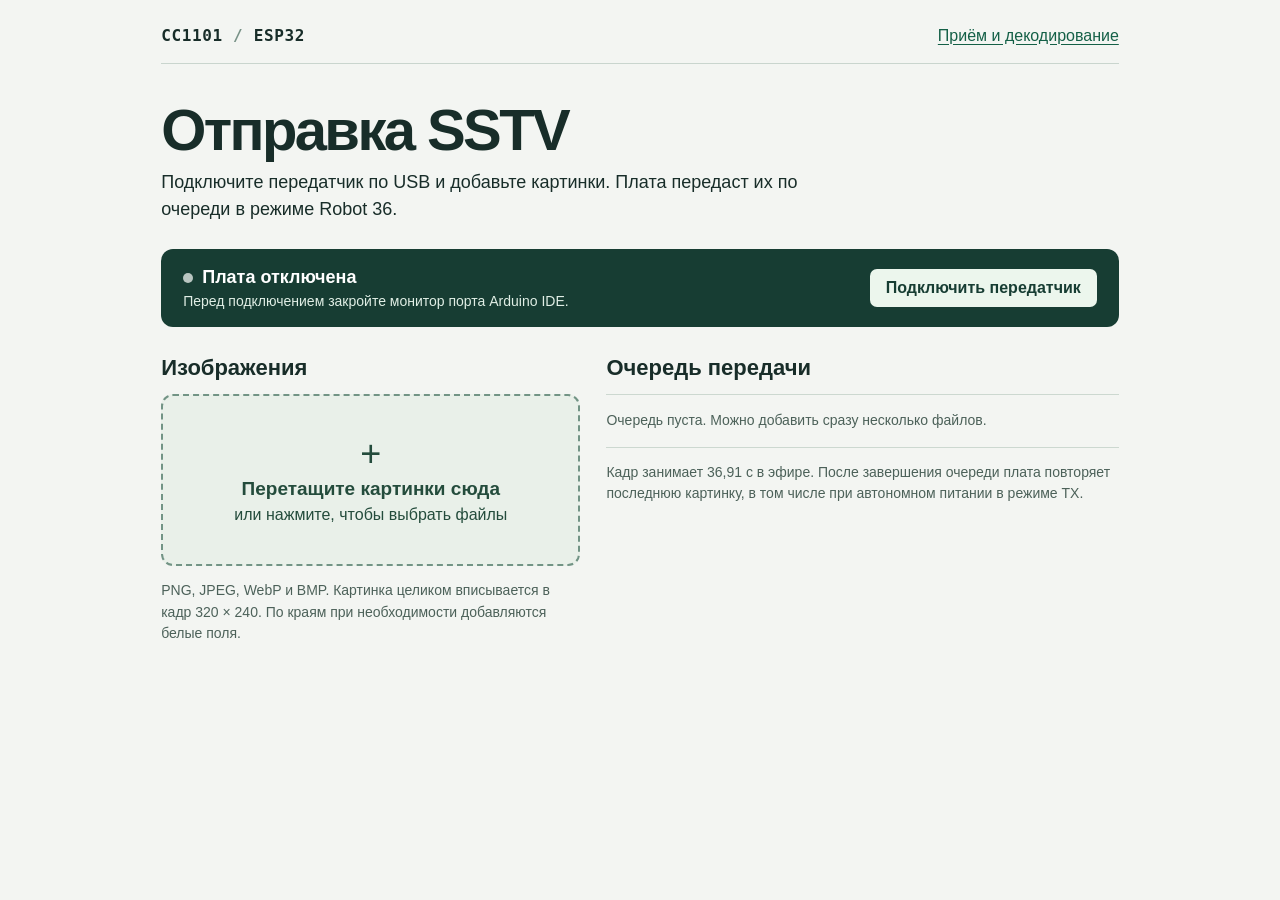
==== tools/sender/index.html @ 67879813 "Добавить отправку изображений Robot 36 по USB без перепрошивки Браузерный отправитель готовит кадры " ====
<!doctype html>
<html lang="ru">
<head>
  <meta charset="utf-8">
  <meta name="viewport" content="width=device-width, initial-scale=1">
  <meta name="theme-color" content="#f3f5f2">
  <title>Robot 36 · Отправка изображений</title>
  <link rel="stylesheet" href="style.css">
  <script defer src="transfer.js"></script>
  <script defer src="image.js"></script>
  <script defer src="app.js"></script>
</head>
<body>
  <main>
    <header><div class="brand">CC1101 <span>/</span> ESP32</div><a href="../receiver/index.html">Приём и декодирование</a></header>
    <h1>Отправка SSTV</h1>
    <p class="intro">Подключите передатчик по USB и добавьте картинки. Плата передаст их по очереди в режиме Robot 36.</p>
    <section class="port" aria-label="USB-соединение">
      <div><strong><i id="led"></i><span id="connection" role="status">Плата отключена</span></strong>
      <p id="hint">Перед подключением закройте монитор порта Arduino IDE.</p></div>
      <button id="connect" type="button">Подключить передатчик</button>
    </section>
    <div class="workspace">
      <section aria-labelledby="add-title">
        <h2 id="add-title">Изображения</h2>
        <button type="button" id="drop">
          <span class="plus" aria-hidden="true">+</span><b>Перетащите картинки сюда</b>
          <span>или нажмите, чтобы выбрать файлы</span>
        </button>
        <input type="file" id="files" accept=".png,.jpg,.jpeg,.webp,.bmp,image/png,image/jpeg,image/webp,image/bmp" multiple hidden>
        <p class="note">PNG, JPEG, WebP и BMP. Картинка целиком вписывается в кадр 320 × 240. По краям при необходимости добавляются белые поля.</p>
      </section>
      <section aria-labelledby="queue-title">
        <div class="queue-head"><h2 id="queue-title">Очередь передачи</h2><button id="clear" type="button" class="text" hidden>Убрать переданные</button></div>
        <p class="empty" id="empty">Очередь пуста. Можно добавить сразу несколько файлов.</p>
        <ol id="queue"></ol>
        <p class="note">Кадр занимает 36,91 с в эфире. После завершения очереди плата повторяет последнюю картинку, в том числе при автономном питании в режиме TX.</p>
      </section>
    </div>
    <p id="notice" role="status" aria-live="polite"></p>
  </main>
</body>
</html>
---- tools/sender/style.css ----
:root { color-scheme: light; font-family: Inter, "Segoe UI", Arial, sans-serif; color: #182d29; background: #f3f5f2; }
* { box-sizing: border-box; }
body { margin: 0; }
main { width: min(1060px, 100%); margin: auto; padding: 26px clamp(18px, 4vw, 52px) 50px; }
header, .port, .queue-head { display: flex; align-items: center; justify-content: space-between; gap: 16px; }
header { padding-bottom: 18px; border-bottom: 1px solid #c9d5ce; }
.brand { font-family: "IBM Plex Mono", Consolas, monospace; font-weight: 700; letter-spacing: .04em; }
.brand span { color: #789287; }
a, .text { color: #146047; }
a { text-underline-offset: 3px; }
h1 { margin: 36px 0 8px; font-size: clamp(36px, 6vw, 58px); line-height: 1.05; letter-spacing: -.045em; }
.intro { max-width: 69ch; margin: 0 0 26px; font-size: 18px; line-height: 1.5; }
.port { background: #173d33; color: #fff; border-radius: 12px; padding: 18px 22px; }
.port strong { font-size: 18px; }
.port p { margin: 5px 0 0; color: #e0eee5; font-size: 14px; }
#led { display: inline-block; width: 10px; height: 10px; border-radius: 50%; background: #b9c6c1; margin-right: 9px; }
#led.online { background: #8df0ac; }
button { font: inherit; cursor: pointer; }
button:focus-visible, a:focus-visible { outline: 3px solid #d08b05; outline-offset: 3px; }
#connect { border-radius: 7px; padding: 10px 16px; border: 0; background: #ecf6ed; color: #173d33; font-weight: 650; }
button:disabled { opacity: .65; cursor: wait; }
.workspace { display: grid; grid-template-columns: minmax(0, .9fr) minmax(0, 1.1fr); gap: 26px; margin-top: 28px; }
h2 { font-size: 22px; margin: 0 0 13px; }
#drop { display: grid; justify-items: center; place-content: center; gap: 6px; width: 100%; min-height: 172px; padding: 18px; border: 2px dashed #729485; border-radius: 12px; color: #244c3c; background: #e9f0e9; }
#drop:hover, #drop.over { border-color: #245d41; background: #dcebdc; }
#drop b { font-size: 19px; }
.plus { font-size: 36px; font-weight: 300; line-height: 1; }
.note, .empty { font-size: 14px; color: #4c6159; line-height: 1.55; }
.empty { padding: 15px 0; border-block: 1px solid #ccd8d0; margin: 0; }
#queue { list-style: none; padding: 0; margin: 0; }
#queue li { display: grid; grid-template-columns: 70px minmax(0, 1fr) auto; gap: 12px; align-items: center; padding: 10px 0; border-top: 1px solid #c9d5ce; }
.thumb { width: 70px; height: 53px; border-radius: 4px; background: #dce4dc; overflow: hidden; }
.thumb img { display: block; width: 100%; height: 100%; }
.filename, .row-state { display: block; overflow-wrap: anywhere; }
.row-state { font-size: 14px; margin-top: 3px; color: #495d54; }
.failed .row-state { color: #9f3726; }
.done .row-state { color: #226f4d; }
progress { width: 100%; height: 6px; accent-color: #226f4d; }
.text { padding: 3px; background: none; border: 0; text-decoration: underline; text-underline-offset: 2px; font-size: 13px; }
.actions { display: grid; gap: 7px; }
.queue-head { align-items: baseline; }
[hidden] { display: none !important; }
@media (max-width: 680px) { .workspace { grid-template-columns: 1fr; } .port { align-items: flex-start; flex-direction: column; } header { font-size: 14px; } }
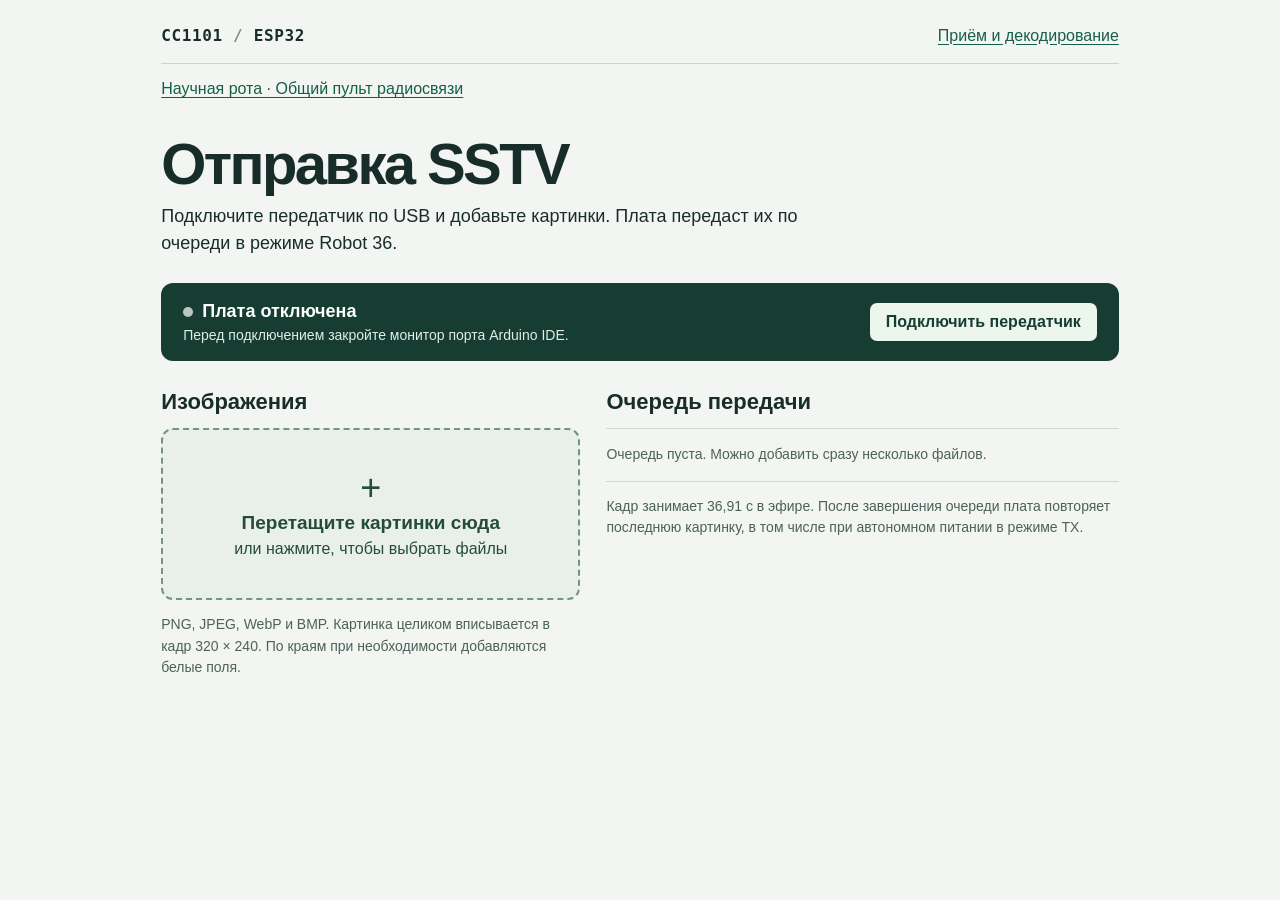
==== commit daf2594f: "Добавить пульт научной роты для ESP32 и ESP32-S3 N16R8 Объединить управление SSTV, декодирование зап" ====
--- a/tools/sender/index.html
+++ b/tools/sender/index.html
@@ -13,6 +13,7 @@
 <body>
   <main>
     <header><div class="brand">CC1101 <span>/</span> ESP32</div><a href="../receiver/index.html">Приём и декодирование</a></header>
+    <p><a href="../station/index.html">Научная рота · Общий пульт радиосвязи</a></p>
     <h1>Отправка SSTV</h1>
     <p class="intro">Подключите передатчик по USB и добавьте картинки. Плата передаст их по очереди в режиме Robot 36.</p>
     <section class="port" aria-label="USB-соединение">
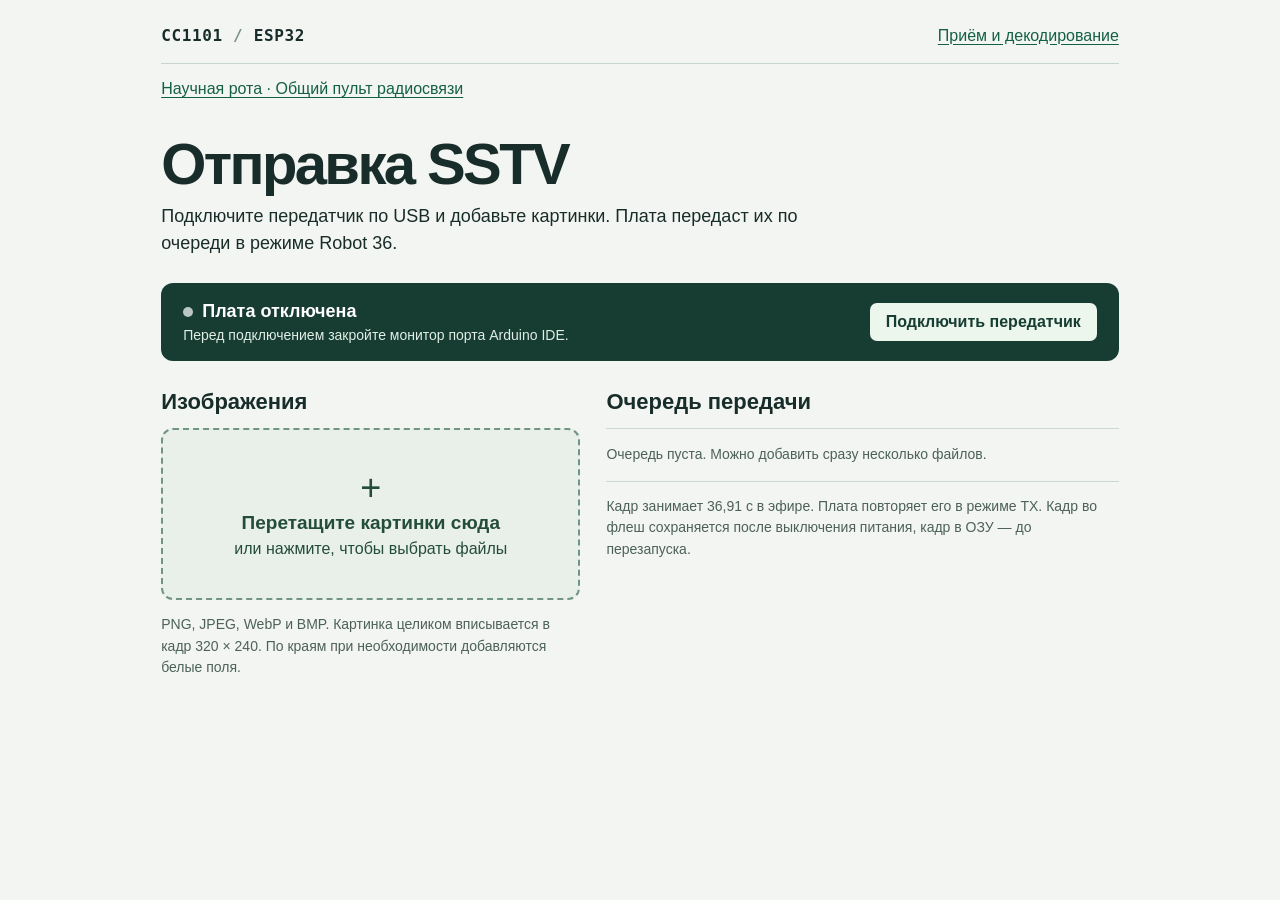
==== commit ae51b47d: "Передавать кадры Robot 36 из ОЗУ при недоступной LittleFS и добавить модель свипа в МГц" ====
--- a/tools/sender/index.html
+++ b/tools/sender/index.html
@@ -35,7 +35,7 @@
         <div class="queue-head"><h2 id="queue-title">Очередь передачи</h2><button id="clear" type="button" class="text" hidden>Убрать переданные</button></div>
         <p class="empty" id="empty">Очередь пуста. Можно добавить сразу несколько файлов.</p>
         <ol id="queue"></ol>
-        <p class="note">Кадр занимает 36,91 с в эфире. После завершения очереди плата повторяет последнюю картинку, в том числе при автономном питании в режиме TX.</p>
+        <p class="note">Кадр занимает 36,91 с в эфире. Плата повторяет его в режиме TX. Кадр во флеш сохраняется после выключения питания, кадр в ОЗУ — до перезапуска.</p>
       </section>
     </div>
     <p id="notice" role="status" aria-live="polite"></p>
